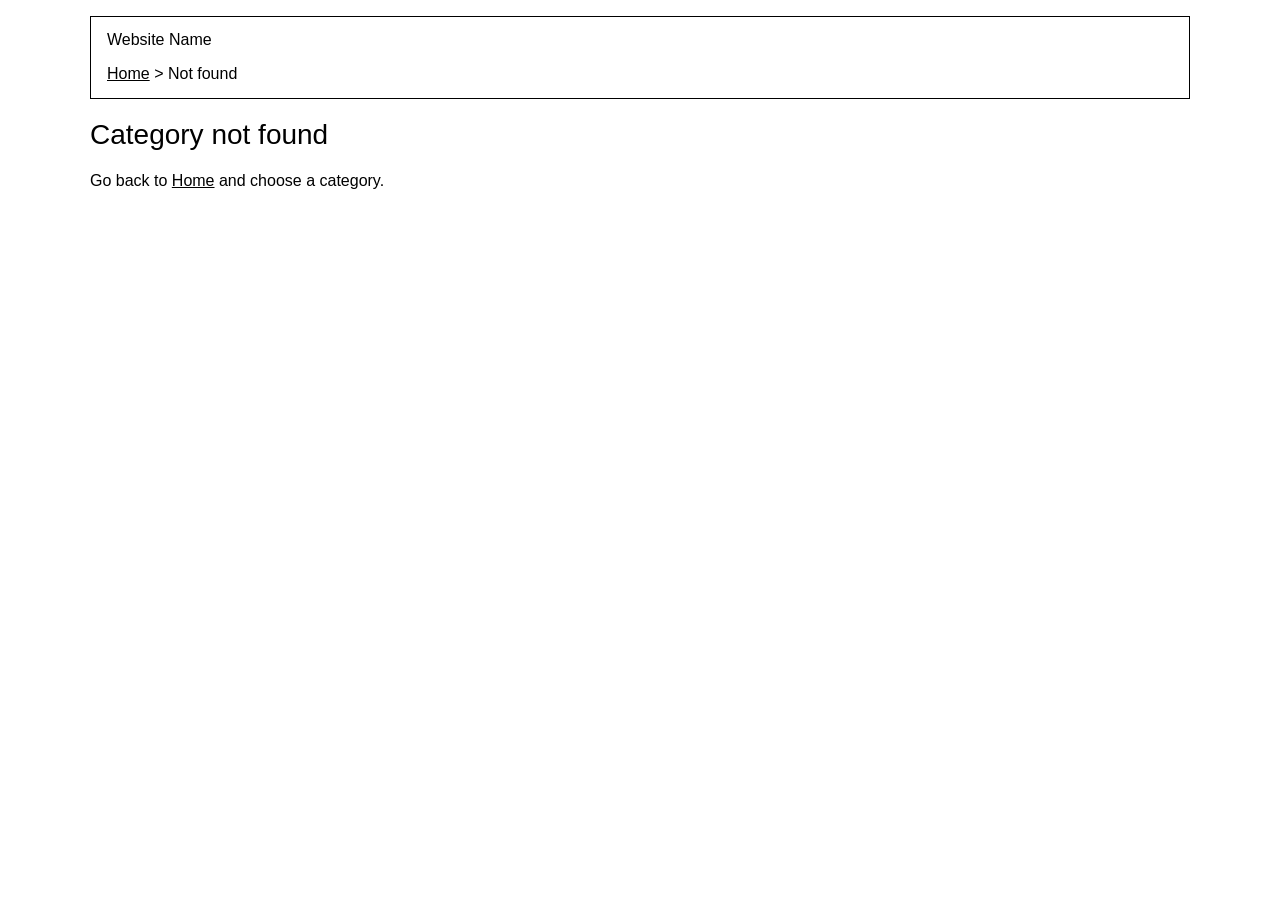
==== category.html @ adc2af0c "Initial wireframe site with tree-test harness Co-Authored-By: Claude Sonnet 5.5 <noreply@anthropic.c" ====
<!DOCTYPE html>
<html lang="en">
<head>
  <meta charset="utf-8">
  <meta name="viewport" content="width=device-width, initial-scale=1">
  <title>Website Name</title>
  <link rel="stylesheet" href="style.css">
</head>
<body data-page="category">
  <div class="wrap">
    <header class="site-header">
      <p id="site-name">Website Name</p>
      <nav class="breadcrumb" id="breadcrumb" aria-label="Breadcrumb"></nav>
    </header>
    <main>
      <h1 id="page-title"></h1>
      <div class="layout">
        <aside class="filters" aria-label="Filters">
          <h2>Filter</h2>
          <form id="filters"></form>
        </aside>
        <section class="results" aria-label="Recipes">
          <p class="result-count" id="result-count" aria-live="polite"></p>
          <ul class="cards" id="cards"></ul>
        </section>
      </div>
    </main>
  </div>
  <script src="data.js"></script>
  <script src="tree-test.js"></script>
  <script src="app.js"></script>
</body>
</html>
---- style.css ----
/* Low-fi wireframe: black, white and grey only, one font, plain boxes. */

* { box-sizing: border-box; }

body {
  margin: 0;
  padding: 16px;
  background: #fff;
  color: #000;
  font-family: Arial, Helvetica, sans-serif;
  font-size: 16px;
  font-weight: normal;
  line-height: 1.4;
}
body.tt-active { padding-bottom: 96px; }

h1, h2, legend, strong, b, button, label, a { font-weight: normal; font-style: normal; }
h1 { font-size: 28px; margin: 0 0 16px; }
h2 { font-size: 21px; margin: 0 0 12px; }
a { color: #000; }
:focus-visible { outline: 2px solid #000; outline-offset: 2px; }

.wrap { max-width: 1100px; margin: 0 auto; }

.site-header { border: 1px solid #000; padding: 12px 16px; margin-bottom: 16px; }
.site-header p { margin: 0; }
.breadcrumb { margin-top: 12px; }

.schemes { display: grid; gap: 32px; }
.category-buttons { list-style: none; margin: 0; padding: 0; display: flex; flex-wrap: wrap; gap: 8px; }
.button { display: block; border: 1px solid #000; padding: 12px; text-decoration: none; }
.button:hover { text-decoration: underline; }

.layout { display: grid; grid-template-columns: 240px 1fr; gap: 16px; align-items: start; }
.layout.no-filters { grid-template-columns: 1fr; }
.filters, .results { border: 1px solid #000; padding: 16px; }
.results { min-height: 200px; }
.filters fieldset { border: 1px solid #000; margin: 0 0 12px; padding: 8px 12px 12px; }
.option { display: flex; align-items: center; gap: 8px; padding: 2px 0; }
.option input { margin: 0; accent-color: #000; }
.result-count { margin: 0 0 12px; }

button { font: inherit; color: #000; background: #fff; border: 1px solid #000; padding: 8px 12px; cursor: pointer; }

.cards { list-style: none; margin: 0; padding: 0; display: grid; grid-template-columns: repeat(auto-fill, minmax(180px, 1fr)); gap: 12px; }
.card { border: 1px solid #000; padding: 16px; min-height: 96px; display: flex; align-items: center; justify-content: center; flex-direction: column; text-align: center; }
.card-slot { display: block; }
button.card { width: 100%; height: 100%; }
button.card:hover { text-decoration: underline; }
.card .en, .card .zh { display: block; }

.problems { border: 3px double #000; padding: 12px 16px; margin: 0 0 16px; }
.problems p { margin: 0 0 8px; }
.problems ul { margin: 0; padding-left: 20px; }

/* Tree test */
.tt-modal { border: 1px solid #000; padding: 24px; max-width: 520px; width: calc(100% - 32px); background: #fff; color: #000; }
.tt-modal::backdrop { background: #fff; }
.tt-modal p { margin: 0 0 12px; }
.tt-modal input[type=text] { font: inherit; border: 1px solid #000; padding: 8px; width: 100%; margin: 4px 0 12px; }
.tt-bar { position: fixed; left: 0; right: 0; bottom: 0; z-index: 10; display: flex; align-items: center; gap: 16px; padding: 12px 16px; border-top: 1px solid #000; background: #fff; }
.tt-task { margin: 0; flex: 1; }
.tt-table { border-collapse: collapse; margin: 0 0 24px; }
.tt-table th, .tt-table td { border: 1px solid #000; padding: 6px 12px; text-align: left; font-weight: normal; }
.tt-actions { display: flex; flex-wrap: wrap; gap: 8px; margin: 0 0 16px; align-items: center; }

@media (max-width: 700px) {
  .layout { grid-template-columns: 1fr; }
  .tt-bar { flex-direction: column; align-items: stretch; gap: 8px; }
}
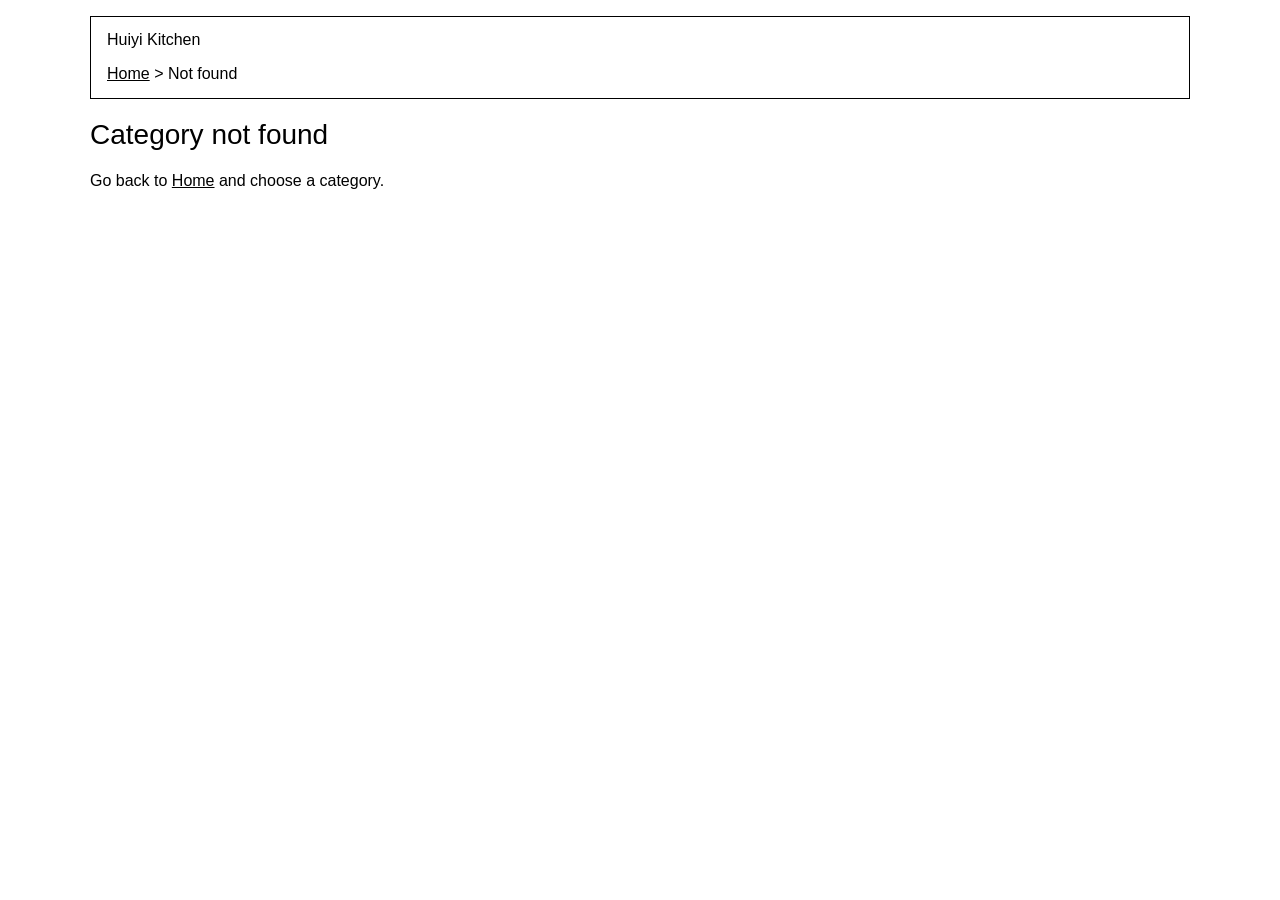
==== commit 3dfdf017: "Rename site to Huiyi Kitchen; filters become toggle buttons above recipes Co-Authored-By: Claude Son" ====
--- a/category.html
+++ b/category.html
@@ -3,27 +3,25 @@
 <head>
   <meta charset="utf-8">
   <meta name="viewport" content="width=device-width, initial-scale=1">
-  <title>Website Name</title>
+  <title>Huiyi Kitchen</title>
   <link rel="stylesheet" href="style.css">
 </head>
 <body data-page="category">
   <div class="wrap">
     <header class="site-header">
-      <p id="site-name">Website Name</p>
+      <p id="site-name">Huiyi Kitchen</p>
       <nav class="breadcrumb" id="breadcrumb" aria-label="Breadcrumb"></nav>
     </header>
     <main>
       <h1 id="page-title"></h1>
-      <div class="layout">
-        <aside class="filters" aria-label="Filters">
-          <h2>Filter</h2>
-          <form id="filters"></form>
-        </aside>
-        <section class="results" aria-label="Recipes">
-          <p class="result-count" id="result-count" aria-live="polite"></p>
-          <ul class="cards" id="cards"></ul>
-        </section>
-      </div>
+      <section class="filters" aria-label="Filters">
+        <h2>Filter</h2>
+        <form id="filters"></form>
+      </section>
+      <section class="results" aria-label="Recipes">
+        <p class="result-count" id="result-count" aria-live="polite"></p>
+        <ul class="cards" id="cards"></ul>
+      </section>
     </main>
   </div>
   <script src="data.js"></script>
--- a/style.css
+++ b/style.css
@@ -31,13 +31,12 @@
 .button { display: block; border: 1px solid #000; padding: 12px; text-decoration: none; }
 .button:hover { text-decoration: underline; }
 
-.layout { display: grid; grid-template-columns: 240px 1fr; gap: 16px; align-items: start; }
-.layout.no-filters { grid-template-columns: 1fr; }
-.filters, .results { border: 1px solid #000; padding: 16px; }
-.results { min-height: 200px; }
-.filters fieldset { border: 1px solid #000; margin: 0 0 12px; padding: 8px 12px 12px; }
-.option { display: flex; align-items: center; gap: 8px; padding: 2px 0; }
-.option input { margin: 0; accent-color: #000; }
+.filters { border: 1px solid #000; padding: 16px; margin-bottom: 16px; }
+.filters h2 { font-size: 16px; margin-bottom: 8px; }
+.results { border: 1px solid #000; padding: 16px; min-height: 200px; }
+.filter-group { display: flex; flex-wrap: wrap; align-items: center; gap: 8px; margin: 0 0 12px; }
+.filter-name { min-width: 200px; }
+button.toggle[aria-pressed="true"] { background: #000; color: #fff; }
 .result-count { margin: 0 0 12px; }
 
 button { font: inherit; color: #000; background: #fff; border: 1px solid #000; padding: 8px 12px; cursor: pointer; }
@@ -65,6 +64,6 @@
 .tt-actions { display: flex; flex-wrap: wrap; gap: 8px; margin: 0 0 16px; align-items: center; }
 
 @media (max-width: 700px) {
-  .layout { grid-template-columns: 1fr; }
+  .filter-name { min-width: 100%; }
   .tt-bar { flex-direction: column; align-items: stretch; gap: 8px; }
 }
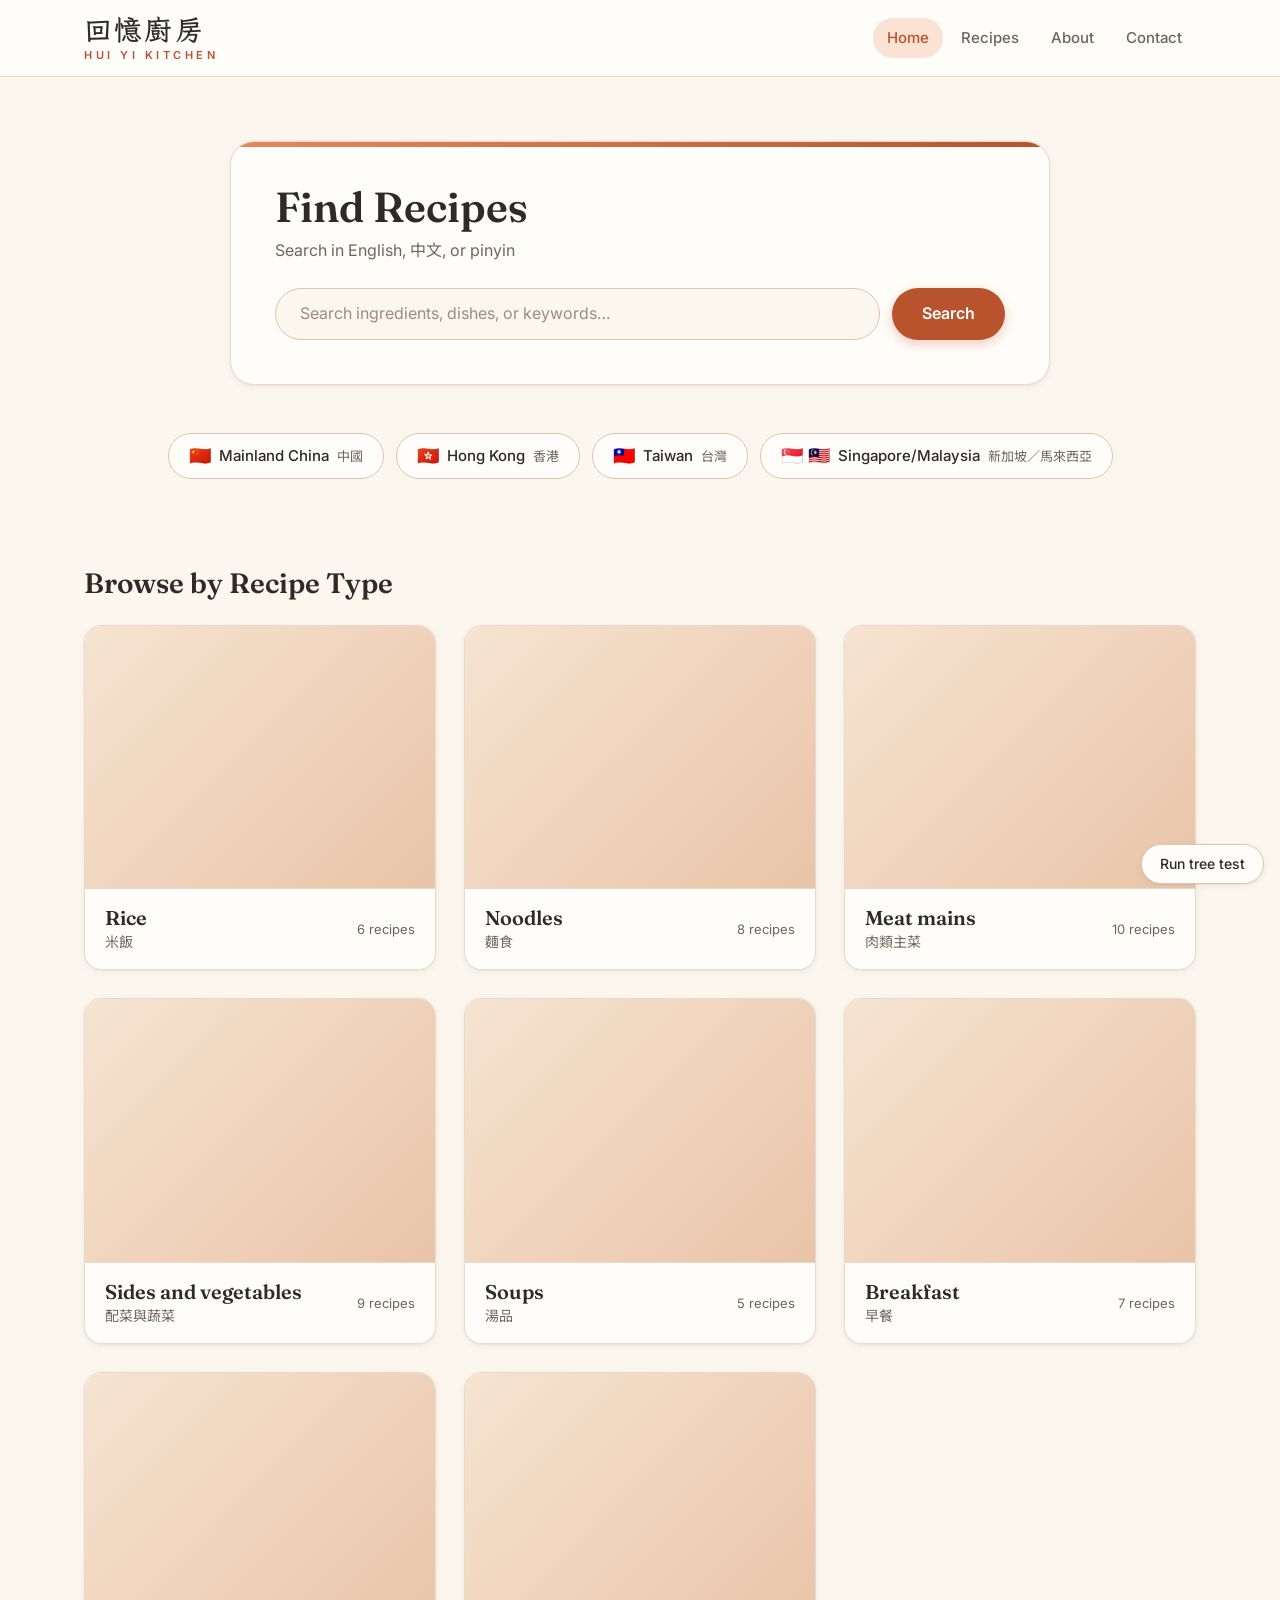
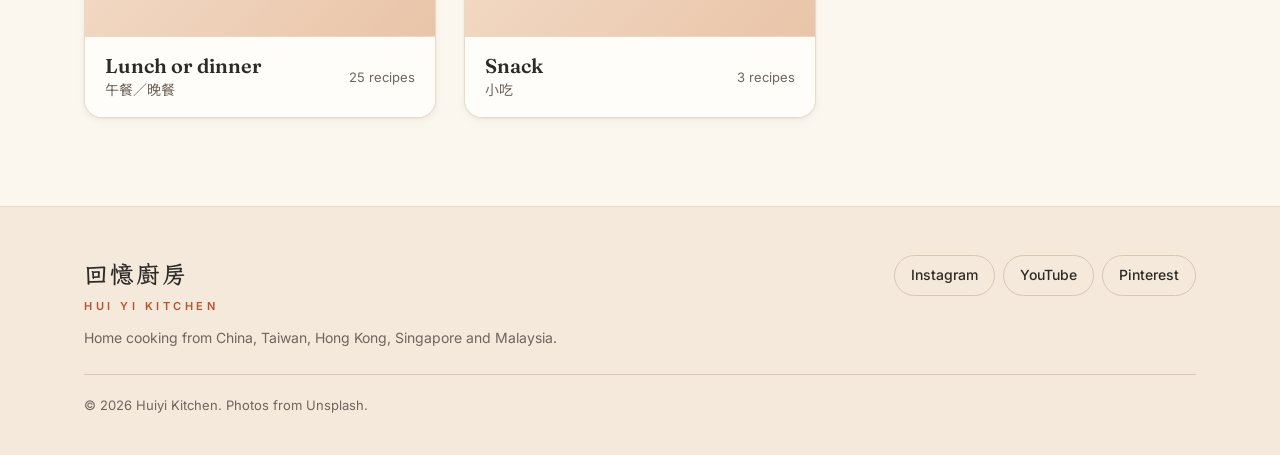
==== commit 73b17030: "Prototype v1: styled single-page app with search, filters, and bilingual recipe page Turns the low-f" ====
--- a/category.html
+++ b/category.html
@@ -2,30 +2,19 @@
 <html lang="en">
 <head>
   <meta charset="utf-8">
-  <meta name="viewport" content="width=device-width, initial-scale=1">
   <title>Huiyi Kitchen</title>
-  <link rel="stylesheet" href="style.css">
+  <script>
+    // The site is now one page (index.html). Old links like category.html?kind=rice
+    // land on the matching view: index.html#/kind/rice
+    (function () {
+      var params = new URLSearchParams(window.location.search);
+      var hash = "#/";
+      params.forEach(function (value, key) { if (hash === "#/") hash = "#/" + key + "/" + value; });
+      window.location.replace("index.html" + hash);
+    })();
+  </script>
 </head>
-<body data-page="category">
-  <div class="wrap">
-    <header class="site-header">
-      <p id="site-name">Huiyi Kitchen</p>
-      <nav class="breadcrumb" id="breadcrumb" aria-label="Breadcrumb"></nav>
-    </header>
-    <main>
-      <h1 id="page-title"></h1>
-      <section class="filters" aria-label="Filters">
-        <h2>Filter</h2>
-        <form id="filters"></form>
-      </section>
-      <section class="results" aria-label="Recipes">
-        <p class="result-count" id="result-count" aria-live="polite"></p>
-        <ul class="cards" id="cards"></ul>
-      </section>
-    </main>
-  </div>
-  <script src="data.js"></script>
-  <script src="tree-test.js"></script>
-  <script src="app.js"></script>
+<body>
+  <p><a href="index.html">Go to Huiyi Kitchen</a></p>
 </body>
 </html>
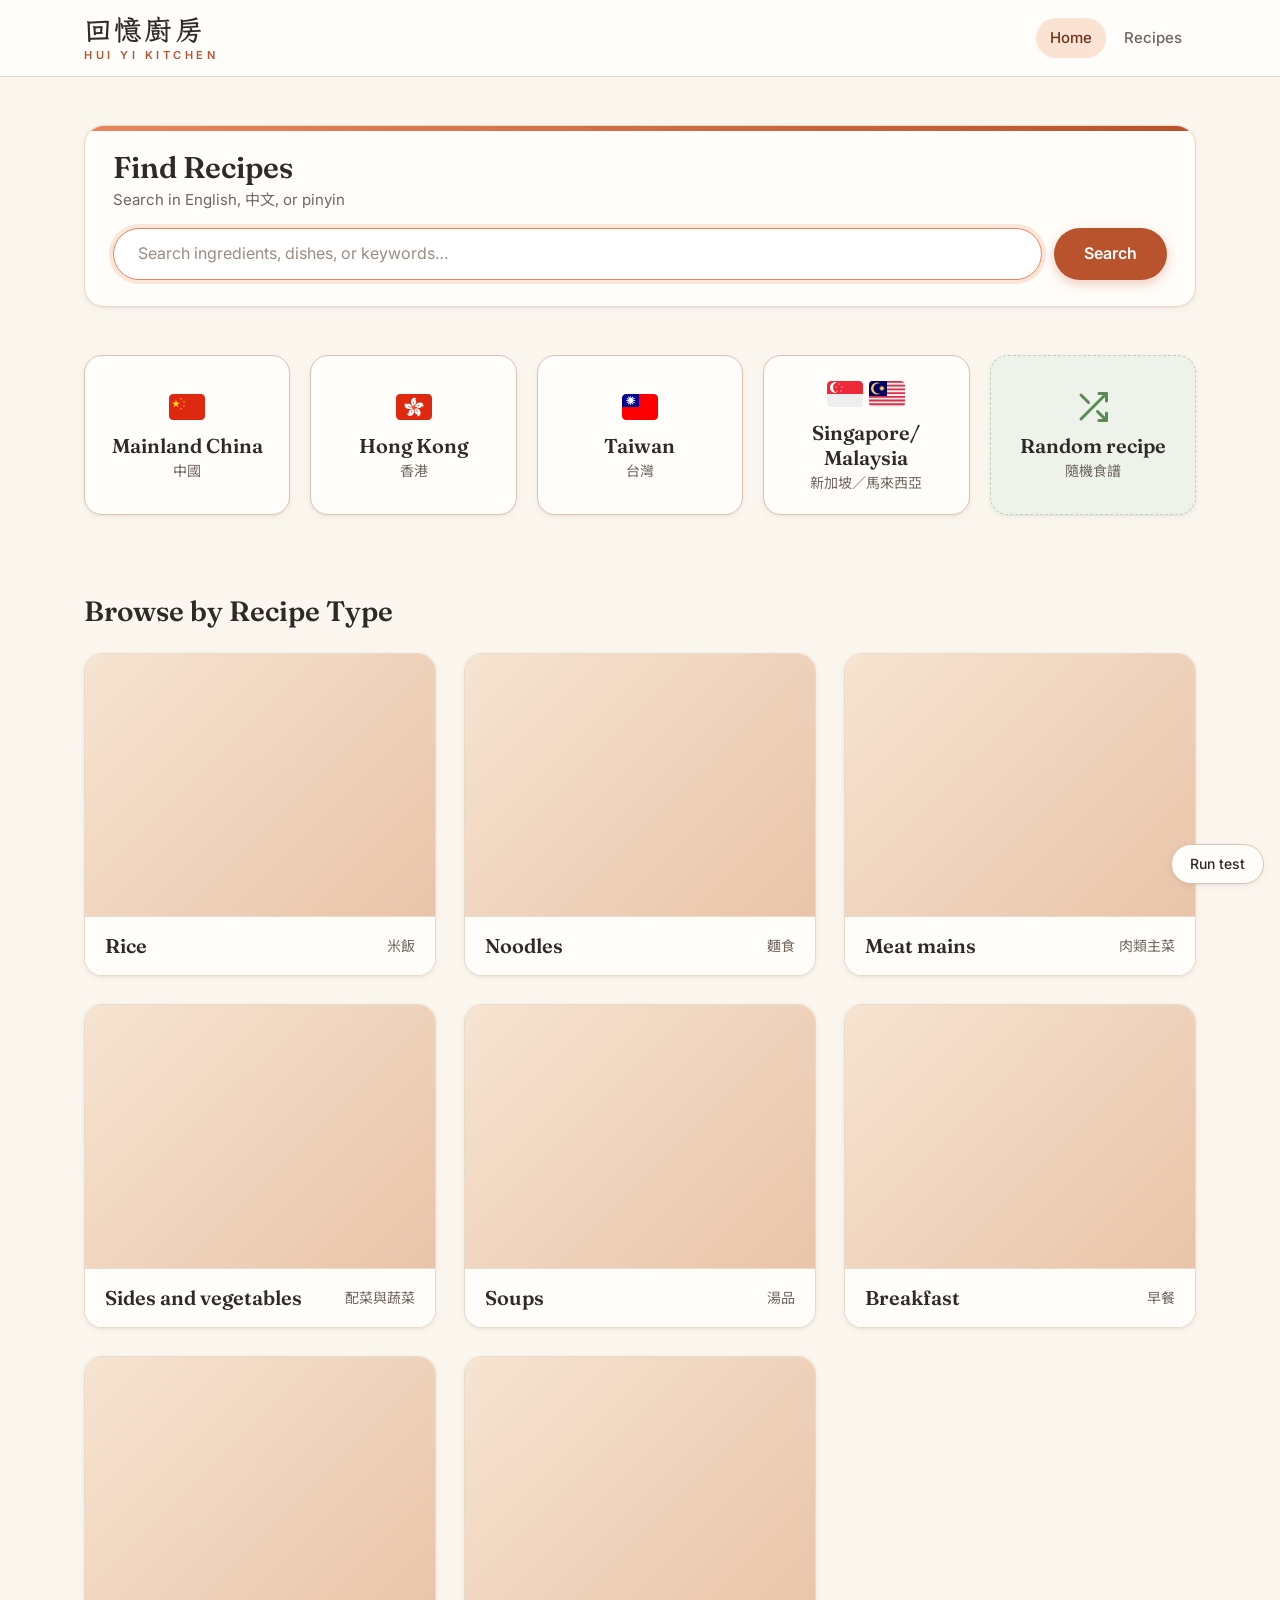
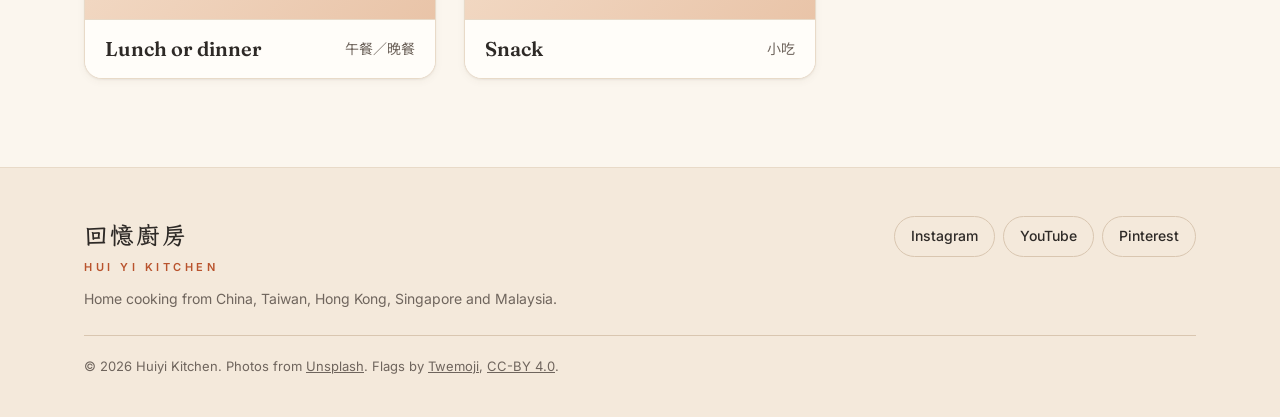
==== commit 0468e167: "Combine home-page categories with the Recipes page Home-page recipe types and regions now open the R" ====
--- a/category.html
+++ b/category.html
@@ -5,11 +5,11 @@
   <title>Huiyi Kitchen</title>
   <script>
     // The site is now one page (index.html). Old links like category.html?kind=rice
-    // land on the matching view: index.html#/kind/rice
+    // land on the recipes page with that filter on: index.html#/recipes?kind=rice
     (function () {
       var params = new URLSearchParams(window.location.search);
       var hash = "#/";
-      params.forEach(function (value, key) { if (hash === "#/") hash = "#/" + key + "/" + value; });
+      params.forEach(function (value, key) { if (hash === "#/") hash = "#/recipes?" + new URLSearchParams([[key, value]]); });
       window.location.replace("index.html" + hash);
     })();
   </script>
